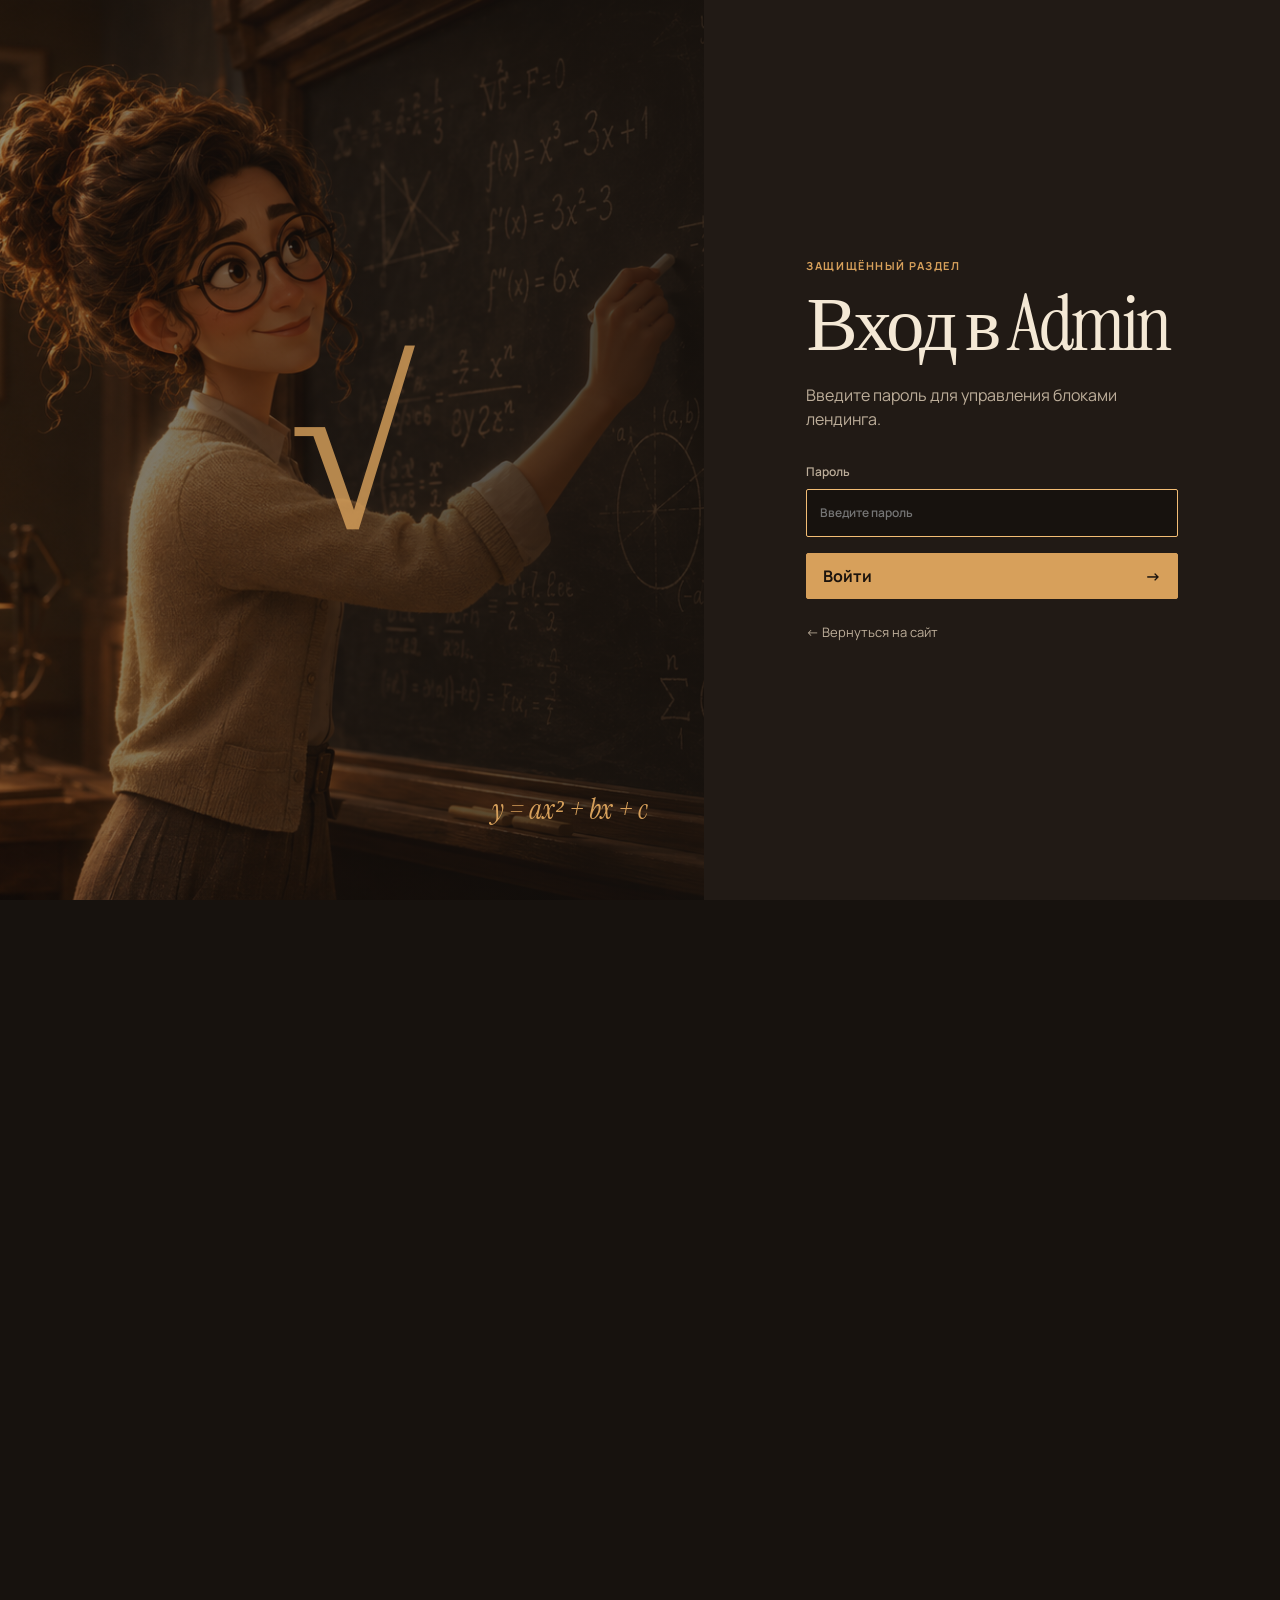
==== admin.html @ 7adfbfbd "Add static math tutor landing and admin panel" ====
<!doctype html>
<html lang="ru">
<head>
  <meta charset="UTF-8">
  <meta name="viewport" content="width=device-width, initial-scale=1.0">
  <meta name="description" content="Управление блоками лендинга преподавателя математики">
  <title>Управление лендингом</title>
  <link rel="preconnect" href="https://fonts.googleapis.com">
  <link rel="preconnect" href="https://fonts.gstatic.com" crossorigin>
  <link href="https://fonts.googleapis.com/css2?family=Instrument+Serif:ital@0;1&family=Manrope:wght@400;500;600;700&display=swap" rel="stylesheet">
  <link rel="stylesheet" href="css/admin.css">
</head>
<body class="admin-locked" data-styleseed-recipe="enterprise-workbench">
  <section class="auth-screen" id="auth-screen" aria-labelledby="auth-title">
    <div class="auth-visual" aria-hidden="true"><span>√</span><div>y = ax² + bx + c</div></div>
    <form class="auth-card" id="login-form">
      <p class="eyebrow">Защищённый раздел</p>
      <h1 id="auth-title">Вход в Admin</h1>
      <p>Введите пароль для управления блоками лендинга.</p>
      <label>Пароль<input name="password" type="password" inputmode="numeric" autocomplete="current-password" required autofocus placeholder="Введите пароль"></label>
      <p class="auth-error" id="login-error" hidden>Неверный пароль. Попробуйте ещё раз.</p>
      <button class="control control--primary" type="submit">Войти <span>→</span></button>
      <a href="index.html">← Вернуться на сайт</a>
    </form>
  </section>
  <header class="admin-header">
    <a class="admin-brand" href="index.html"><i>√</i><span><b class="admin-site-name">Понимать математику</b><small>Панель управления</small></span></a>
    <div class="header-actions"><a class="control control--ghost" href="index.html">← Открыть сайт</a><button class="control control--ghost" id="logout-button">Выйти</button><button class="control control--primary" id="add-block">Добавить блок <span>+</span></button></div>
  </header>

  <main class="admin-shell">
    <aside class="admin-sidebar" aria-label="Разделы админ-панели">
      <a class="sidebar-link active" href="#blocks"><span>01</span> Блоки лендинга</a>
      <a class="sidebar-link" href="#site-settings"><span>02</span> Название и стикер</a>
      <a class="sidebar-link" href="#access"><span>03</span> Доступ</a>
      <a class="sidebar-link" href="#help"><span>04</span> Как это работает</a>
      <div class="sidebar-note"><strong>Локальная CMS</strong><p>Изменения сохраняются в этом браузере и сразу отображаются на лендинге.</p></div>
    </aside>

    <div class="admin-content">
      <section class="admin-hero" id="blocks">
        <div><p class="eyebrow">Управление содержимым</p><h1>Блоки лендинга</h1><p>Редактируйте, удаляйте, добавляйте и меняйте порядок секций. Сетка автоматически перераспределяется после каждого изменения.</p></div>
        <div class="hero-metric"><span id="block-count">0</span><small>активных блоков</small></div>
      </section>

      <section class="site-settings-panel" id="site-settings">
        <div><p class="eyebrow">Общие настройки</p><h2>Название и стикер тарифа</h2><p>Название меняется во всех логотипах. Стикер можно убрать или перенести на любой тариф.</p></div>
        <form id="site-settings-form">
          <label>Название сайта<input name="siteName" required maxlength="60"></label>
          <label>Стикер на тарифе<select name="priceBadgePlan"><option value="">Без стикера</option><option value="single">Разовое занятие</option><option value="four">4 занятия</option><option value="eight">8 занятий</option></select></label>
          <label>Текст стикера<input name="priceBadgeText" maxlength="40" placeholder="Оптимальный вариант"></label>
          <button class="control control--primary" type="submit">Сохранить настройки</button>
        </form>
      </section>

      <section class="toolbar" aria-label="Панель действий">
        <div class="search-wrap"><label for="block-search">Поиск по блокам</label><input id="block-search" type="search" placeholder="Например, стоимость"></div>
        <div class="toolbar-actions"><button class="control control--ghost" id="reset-blocks">Вернуть исходные</button><button class="control control--primary" id="add-block-secondary">Новый блок <span>+</span></button></div>
      </section>

      <div class="block-grid" id="block-list" aria-live="polite"></div>
      <div class="empty-state" id="empty-state" hidden><span>Σ</span><h2>Блоков пока нет</h2><p>Добавьте первый блок — он сразу появится на лендинге.</p><button class="control control--primary" id="empty-add">Добавить блок</button></div>

      <section class="access-panel" id="access"><div><p class="eyebrow">Настройки доступа</p><h2>Изменить пароль Admin</h2><p>После смены используйте новый пароль при следующем входе в панель.</p></div><form id="password-form"><label>Текущий пароль<input name="currentPassword" type="password" autocomplete="current-password" required></label><label>Новый пароль<input name="newPassword" type="password" autocomplete="new-password" minlength="4" required></label><label>Повторите пароль<input name="confirmPassword" type="password" autocomplete="new-password" minlength="4" required></label><p class="password-message" id="password-message" hidden></p><button class="control control--primary" type="submit">Сохранить новый пароль</button></form></section>

      <section class="help-panel" id="help"><p class="eyebrow">Подсказка</p><h2>Контакты работают автоматически</h2><div class="help-grid"><div><strong>Телефон</strong><p>Введите номер в любом привычном формате. На лендинге он станет ссылкой для звонка.</p></div><div><strong>Ссылка</strong><p>Добавьте адрес страницы и подпись. После сохранения ссылка будет кликабельной.</p></div><div><strong>Порядок</strong><p>Кнопки со стрелками перемещают блок. После удаления остальные равномерно занимают сетку.</p></div></div></section>
    </div>
  </main>

  <div class="editor-backdrop" id="block-editor" role="dialog" aria-modal="true" aria-labelledby="editor-title">
    <form class="editor-panel" id="block-form">
      <div class="editor-head"><div><p class="eyebrow">Редактор блока</p><h2 id="editor-title">Новый блок</h2></div><button type="button" class="icon-control editor-close" aria-label="Закрыть">×</button></div>
      <input type="hidden" name="id">
      <div class="editor-fields">
        <label>Метка блока<input name="label" placeholder="10 / Новый блок"></label>
        <label>Заголовок<input name="title" required placeholder="Заголовок блока"></label>
        <label class="field-wide">Описание<textarea name="description" required placeholder="Коротко опишите содержание блока"></textarea></label>
        <label>Телефон<input name="phone" inputmode="tel" placeholder="+375 (29) 000-00-00"></label>
        <label>Фон<select name="background"></select></label>
        <label>Текст ссылки<input name="linkText" placeholder="Подробнее"></label>
        <label>Адрес ссылки<input name="linkUrl" type="url" placeholder="https://example.com"></label>
      </div>
      <p class="editor-error" id="editor-error" hidden></p>
      <div class="editor-actions"><button type="button" class="control control--ghost editor-close">Отмена</button><button type="submit" class="control control--primary">Сохранить изменения</button></div>
    </form>
  </div>

  <div class="toast" id="toast" role="status" aria-live="polite"></div>
  <script src="js/auth.js"></script>
  <script src="js/content-store.js"></script>
  <script src="js/admin.js" defer></script>
</body>
</html>
---- css/admin.css ----
:root{--canvas:#17120e;--surface:#211a15;--surface-raised:#2a211a;--surface-soft:#34271f;--text:#f4e8d5;--text-muted:#bdae9a;--brand:#d7a05b;--brand-hover:#ebb66f;--brand-ink:#1b130d;--border:rgba(244,232,213,.16);--border-strong:rgba(215,160,91,.58);--danger:#e79177;--success:#8ec69d;--focus:#f3bd75;--serif:"Instrument Serif",Georgia,serif;--sans:"Manrope",sans-serif;--space-1:4px;--space-2:8px;--space-3:12px;--space-4:16px;--space-5:24px;--space-6:32px;--space-7:48px;--ease:cubic-bezier(.2,.8,.2,1)}
*{box-sizing:border-box}html{scroll-behavior:smooth}body{margin:0;background:var(--canvas);color:var(--text);font-family:var(--sans);line-height:1.5}body.modal-open{overflow:hidden}a{color:inherit;text-decoration:none}button,input,textarea,select{font:inherit}button,a{cursor:pointer}:focus-visible{outline:2px solid var(--focus);outline-offset:3px}.admin-header{position:sticky;z-index:20;top:0;min-height:72px;display:flex;align-items:center;justify-content:space-between;gap:var(--space-4);padding:var(--space-3) clamp(20px,4vw,64px);background:rgba(23,18,14,.92);border-bottom:1px solid var(--border);backdrop-filter:blur(14px)}.admin-brand{display:flex;align-items:center;gap:var(--space-3);font-weight:700}.admin-brand i{color:var(--brand);font:32px var(--serif);font-style:normal}.admin-brand span{display:grid}.admin-brand small{color:var(--text-muted);font-size:11px;font-weight:500}.header-actions,.toolbar-actions,.editor-actions{display:flex;gap:var(--space-3);align-items:center}.control,.icon-control{min-height:44px;border:1px solid var(--border);border-radius:2px;background:transparent;color:var(--text);font-weight:700;transition:.2s var(--ease)}.control{display:inline-flex;align-items:center;justify-content:space-between;gap:var(--space-4);padding:10px 16px}.control--primary{border-color:var(--brand);background:var(--brand);color:var(--brand-ink)}.control--primary:hover{background:var(--brand-hover);transform:translateY(-1px)}.control--ghost:hover{border-color:var(--border-strong);background:var(--surface-raised)}.icon-control{width:44px;padding:0;font-size:20px}.admin-shell{display:grid;grid-template-columns:240px minmax(0,1fr);min-height:calc(100vh - 72px)}.admin-sidebar{position:sticky;top:72px;height:calc(100vh - 72px);display:flex;flex-direction:column;gap:var(--space-2);padding:var(--space-5);background:var(--surface);border-right:1px solid var(--border)}.sidebar-link{min-height:48px;display:flex;align-items:center;gap:var(--space-3);padding:0 var(--space-3);color:var(--text-muted);border-left:2px solid transparent}.sidebar-link span{color:var(--brand);font-size:11px;font-weight:700}.sidebar-link:hover,.sidebar-link.active{color:var(--text);background:var(--surface-raised);border-color:var(--brand)}.sidebar-note{margin-top:auto;padding:var(--space-4);border-top:1px solid var(--border);color:var(--text-muted);font-size:12px}.sidebar-note strong{color:var(--text)}.sidebar-note p{margin-bottom:0}.admin-content{min-width:0;padding:clamp(28px,5vw,72px)}.admin-hero{display:grid;grid-template-columns:minmax(0,1fr) 220px;gap:var(--space-6);align-items:end;padding-bottom:var(--space-7);border-bottom:1px solid var(--border)}.eyebrow{margin:0 0 var(--space-3);color:var(--brand);font-size:11px;font-weight:700;letter-spacing:.14em;text-transform:uppercase}.admin-hero h1,.editor-panel h2,.help-panel h2,.empty-state h2{margin:0;font-family:var(--serif);font-weight:400;letter-spacing:-.035em;line-height:1.05}.admin-hero h1{font-size:clamp(48px,6vw,76px)}.admin-hero>div>p:last-child{max-width:700px;margin:var(--space-4) 0 0;color:var(--text-muted)}.hero-metric{padding:var(--space-5);background:var(--surface-raised);border-top:2px solid var(--brand)}.hero-metric span{display:block;color:var(--brand);font:58px/1 var(--serif);font-variant-numeric:tabular-nums}.hero-metric small{color:var(--text-muted)}.toolbar{display:flex;align-items:end;justify-content:space-between;gap:var(--space-4);margin:var(--space-6) 0 var(--space-5)}.search-wrap{width:min(420px,100%)}.search-wrap label,.editor-fields label{display:grid;gap:var(--space-2);color:var(--text-muted);font-size:12px;font-weight:600}.search-wrap input,.editor-fields input,.editor-fields textarea,.editor-fields select{width:100%;min-height:44px;padding:10px 12px;background:var(--surface);border:1px solid var(--border);border-radius:2px;color:var(--text);outline:0}.search-wrap input:focus,.editor-fields input:focus,.editor-fields textarea:focus,.editor-fields select:focus{border-color:var(--focus)}.block-grid{display:grid;grid-template-columns:repeat(auto-fit,minmax(min(100%,310px),1fr));gap:var(--space-4)}.block-card{min-width:0;display:flex;flex-direction:column;min-height:330px;background:var(--surface);border:1px solid var(--border);transition:.2s var(--ease)}.block-card:hover{border-color:var(--border-strong);transform:translateY(-2px)}.block-cover{height:92px;background-position:center;background-size:cover;position:relative}.block-cover:after{content:"";position:absolute;inset:0;background:linear-gradient(0deg,var(--surface),rgba(33,26,21,.2))}.block-cover--empty{background:linear-gradient(135deg,var(--surface-soft),var(--surface-raised))}.block-body{display:flex;flex:1;flex-direction:column;padding:var(--space-5)}.block-index{color:var(--brand);font-size:10px;font-weight:700;letter-spacing:.1em}.block-card h3{margin:var(--space-4) 0 var(--space-3);font:30px/1.05 var(--serif)}.block-card p{margin:0 0 var(--space-4);color:var(--text-muted);font-size:13px}.block-meta{display:flex;flex-wrap:wrap;gap:var(--space-2);margin-bottom:var(--space-4)}.meta-chip{padding:4px 8px;border:1px solid var(--border);color:var(--text-muted);font-size:10px}.block-contact{display:grid;gap:var(--space-2);margin-bottom:var(--space-4);font-size:12px}.block-contact a{color:var(--brand);overflow-wrap:anywhere}.block-actions{display:grid;grid-template-columns:1fr auto auto auto;gap:var(--space-2);margin-top:auto}.block-actions .control{padding:8px 12px}.danger-control{color:var(--danger)}.empty-state{padding:80px var(--space-5);text-align:center;border:1px dashed var(--border)}.empty-state span{color:var(--brand);font:64px var(--serif)}.empty-state p{color:var(--text-muted)}.help-panel{margin-top:80px;padding:var(--space-7);background:var(--surface);border-top:2px solid var(--brand)}.help-panel h2{font-size:44px}.help-grid{display:grid;grid-template-columns:repeat(3,1fr);gap:var(--space-5);margin-top:var(--space-6)}.help-grid div{padding-top:var(--space-4);border-top:1px solid var(--border)}.help-grid p{color:var(--text-muted);font-size:13px}.editor-backdrop{display:none;position:fixed;z-index:40;inset:0;place-items:center;padding:20px;background:rgba(10,7,5,.8);backdrop-filter:blur(8px)}.editor-backdrop.open{display:grid}.editor-panel{width:min(760px,100%);max-height:92vh;overflow:auto;padding:var(--space-6);background:var(--surface-raised);border:1px solid var(--border-strong)}.editor-head{display:flex;align-items:start;justify-content:space-between;gap:var(--space-4);padding-bottom:var(--space-5);border-bottom:1px solid var(--border)}.editor-panel h2{font-size:44px}.editor-fields{display:grid;grid-template-columns:1fr 1fr;gap:var(--space-4);margin:var(--space-5) 0}.editor-fields .field-wide{grid-column:1/-1}.editor-fields textarea{min-height:100px;resize:vertical}.editor-actions{justify-content:flex-end;padding-top:var(--space-5);border-top:1px solid var(--border)}.editor-error{color:var(--danger);font-size:13px}.toast{position:fixed;z-index:60;right:24px;bottom:24px;max-width:min(360px,calc(100% - 48px));padding:14px 18px;background:var(--success);color:var(--brand-ink);font-weight:700;transform:translateY(120px);opacity:0;transition:.3s var(--ease)}.toast.show{transform:translateY(0);opacity:1}
@media(max-width:900px){.admin-shell{grid-template-columns:1fr}.admin-sidebar{position:static;height:auto;flex-direction:row;overflow:auto;padding:var(--space-3) 20px;border-right:0;border-bottom:1px solid var(--border)}.sidebar-note{display:none}.sidebar-link{min-width:max-content}.admin-hero{grid-template-columns:1fr}.hero-metric{width:220px}.help-grid{grid-template-columns:1fr}}
@media(max-width:640px){.admin-header{align-items:flex-start}.admin-brand small{display:none}.header-actions .control--ghost{display:none}.admin-content{padding:28px 20px}.toolbar{align-items:stretch;flex-direction:column}.toolbar-actions{display:grid;grid-template-columns:1fr 1fr}.admin-hero h1{font-size:52px}.block-grid{grid-template-columns:1fr}.editor-fields{grid-template-columns:1fr}.editor-fields .field-wide{grid-column:auto}.editor-actions{display:grid;grid-template-columns:1fr}.help-panel{padding:var(--space-5)}.block-actions{grid-template-columns:1fr repeat(3,44px)}}
@media(prefers-reduced-motion:reduce){*,*:before,*:after{animation-duration:.01ms!important;transition-duration:.01ms!important;scroll-behavior:auto!important}}

/* Вход и настройки доступа Admin. */
.admin-locked .admin-header,.admin-locked .admin-shell{visibility:hidden}
.auth-screen{position:fixed;z-index:100;inset:0;display:grid;grid-template-columns:1.1fr .9fr;background:var(--canvas)}
.auth-screen[hidden]{display:none}
.auth-visual{position:relative;display:flex;align-items:center;justify-content:center;overflow:hidden;background:linear-gradient(90deg,rgba(23,18,14,.48),rgba(23,18,14,.82)),url("../ChatGPT Image 29 авг. 2026 г., 14_36_10 (1).png") center/cover}
.auth-visual span{color:var(--brand);font:clamp(120px,18vw,260px)/1 var(--serif);opacity:.82}
.auth-visual div{position:absolute;right:8%;bottom:8%;color:var(--brand);font:italic 28px var(--serif)}
.auth-card{display:flex;justify-content:center;flex-direction:column;padding:clamp(32px,8vw,110px);background:var(--surface)}
.auth-card h1{margin:0;font:clamp(52px,6vw,78px)/1 var(--serif);letter-spacing:-.04em}
.auth-card>p:not(.eyebrow):not(.auth-error){max-width:440px;margin:20px 0 32px;color:var(--text-muted)}
.auth-card label,.access-panel label{display:grid;gap:var(--space-2);color:var(--text-muted);font-size:12px;font-weight:600}
.auth-card input,.access-panel input{width:100%;min-height:48px;padding:11px 13px;border:1px solid var(--border);border-radius:2px;outline:0;background:var(--canvas);color:var(--text)}
.auth-card input:focus,.access-panel input:focus{border-color:var(--focus)}
.auth-card .control{width:100%;margin-top:var(--space-4)}
.auth-card>a{align-self:flex-start;margin-top:var(--space-5);color:var(--text-muted);font-size:13px}
.auth-error,.password-message{color:var(--danger);font-size:13px}
.access-panel{display:grid;grid-template-columns:.8fr 1.2fr;gap:clamp(32px,7vw,96px);align-items:start;margin-top:80px;padding:var(--space-7);background:var(--surface-raised);border-top:2px solid var(--brand)}
.access-panel h2{margin:0;font:44px/1.05 var(--serif)}
.access-panel>div>p:last-child{color:var(--text-muted)}
.access-panel form{display:grid;grid-template-columns:1fr 1fr;gap:var(--space-4)}
.access-panel label:first-child,.access-panel .password-message,.access-panel .control{grid-column:1/-1}
.password-message.success{color:var(--success)}
@media(max-width:800px){.auth-screen{grid-template-columns:1fr}.auth-visual{display:none}.access-panel{grid-template-columns:1fr;padding:var(--space-5)}.access-panel form{grid-template-columns:1fr}.access-panel label{grid-column:auto!important}.access-panel .password-message,.access-panel .control{grid-column:1/-1}}

/* Общие настройки названия сайта и стикера тарифа. */
.admin-brand b{font:inherit}
.site-settings-panel{display:grid;grid-template-columns:.8fr 1.2fr;gap:clamp(32px,7vw,96px);align-items:start;margin:var(--space-6) 0;padding:var(--space-7);background:var(--surface);border-top:2px solid var(--brand)}
.site-settings-panel h2{margin:0;font:44px/1.05 var(--serif)}
.site-settings-panel>div>p:last-child{color:var(--text-muted)}
.site-settings-panel form{display:grid;grid-template-columns:1fr 1fr;gap:var(--space-4)}
.site-settings-panel label{display:grid;gap:var(--space-2);color:var(--text-muted);font-size:12px;font-weight:600}
.site-settings-panel label:first-child,.site-settings-panel .control{grid-column:1/-1}
.site-settings-panel input,.site-settings-panel select{width:100%;min-height:48px;padding:11px 13px;border:1px solid var(--border);border-radius:2px;outline:0;background:var(--canvas);color:var(--text)}
.site-settings-panel input:focus,.site-settings-panel select:focus{border-color:var(--focus)}
@media(max-width:800px){.site-settings-panel{grid-template-columns:1fr;padding:var(--space-5)}.site-settings-panel form{grid-template-columns:1fr}.site-settings-panel label,.site-settings-panel .control{grid-column:auto}}
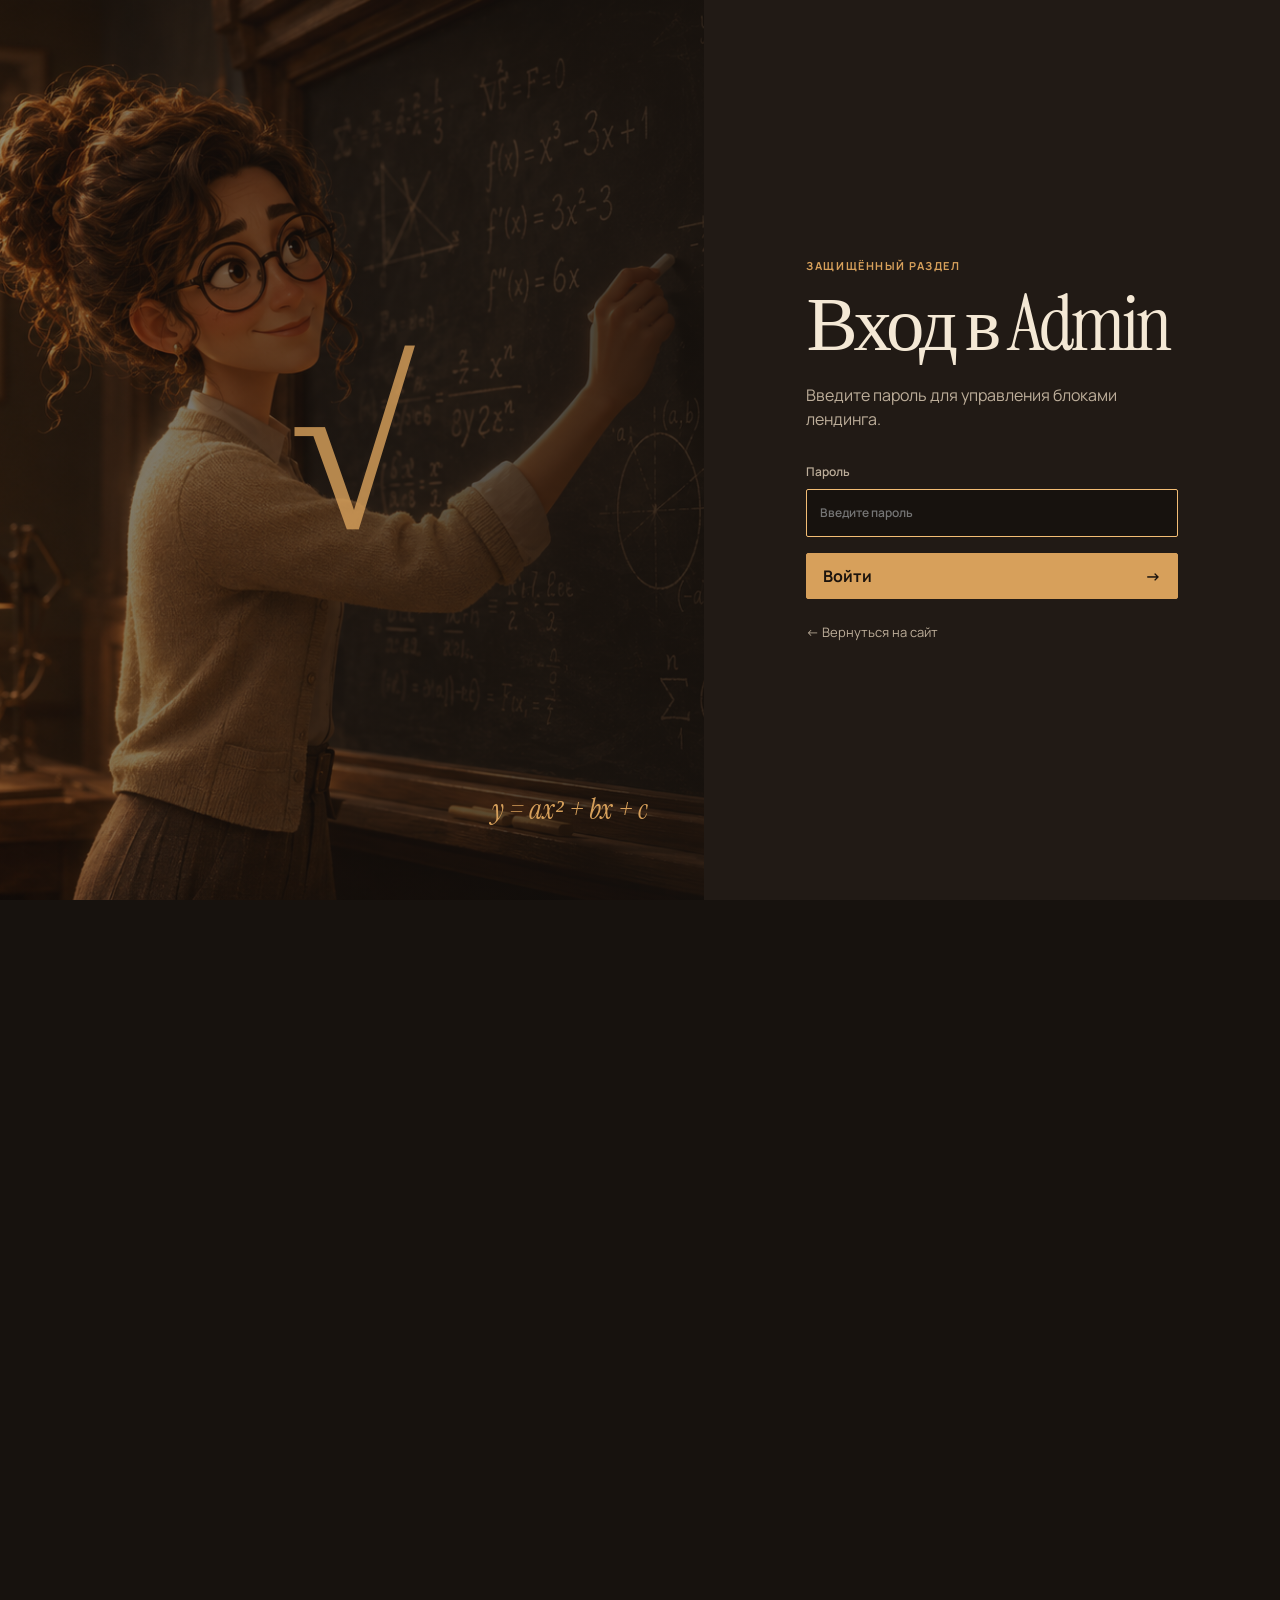
==== commit 4071462e: "Improve booking, admin access and cursor trail" ====
--- a/admin.html
+++ b/admin.html
@@ -44,9 +44,10 @@
       </section>
 
       <section class="site-settings-panel" id="site-settings">
-        <div><p class="eyebrow">Общие настройки</p><h2>Название и стикер тарифа</h2><p>Название меняется во всех логотипах. Стикер можно убрать или перенести на любой тариф.</p></div>
+        <div><p class="eyebrow">Общие настройки</p><h2>Название, телефон и стикер</h2><p>Название меняется во всех логотипах, телефон — в шапке сайта. Стикер можно убрать или перенести на любой тариф.</p></div>
         <form id="site-settings-form">
           <label>Название сайта<input name="siteName" required maxlength="60"></label>
+          <label class="settings-wide">Телефон в шапке<input name="sitePhone" inputmode="tel" required maxlength="30" placeholder="+375 (29) 000-00-00"></label>
           <label>Стикер на тарифе<select name="priceBadgePlan"><option value="">Без стикера</option><option value="single">Разовое занятие</option><option value="four">4 занятия</option><option value="eight">8 занятий</option></select></label>
           <label>Текст стикера<input name="priceBadgeText" maxlength="40" placeholder="Оптимальный вариант"></label>
           <button class="control control--primary" type="submit">Сохранить настройки</button>
--- a/css/admin.css
+++ b/css/admin.css
@@ -35,7 +35,7 @@
 .site-settings-panel>div>p:last-child{color:var(--text-muted)}
 .site-settings-panel form{display:grid;grid-template-columns:1fr 1fr;gap:var(--space-4)}
 .site-settings-panel label{display:grid;gap:var(--space-2);color:var(--text-muted);font-size:12px;font-weight:600}
-.site-settings-panel label:first-child,.site-settings-panel .control{grid-column:1/-1}
+.site-settings-panel label:first-child,.site-settings-panel .settings-wide,.site-settings-panel .control{grid-column:1/-1}
 .site-settings-panel input,.site-settings-panel select{width:100%;min-height:48px;padding:11px 13px;border:1px solid var(--border);border-radius:2px;outline:0;background:var(--canvas);color:var(--text)}
 .site-settings-panel input:focus,.site-settings-panel select:focus{border-color:var(--focus)}
 @media(max-width:800px){.site-settings-panel{grid-template-columns:1fr;padding:var(--space-5)}.site-settings-panel form{grid-template-columns:1fr}.site-settings-panel label,.site-settings-panel .control{grid-column:auto}}
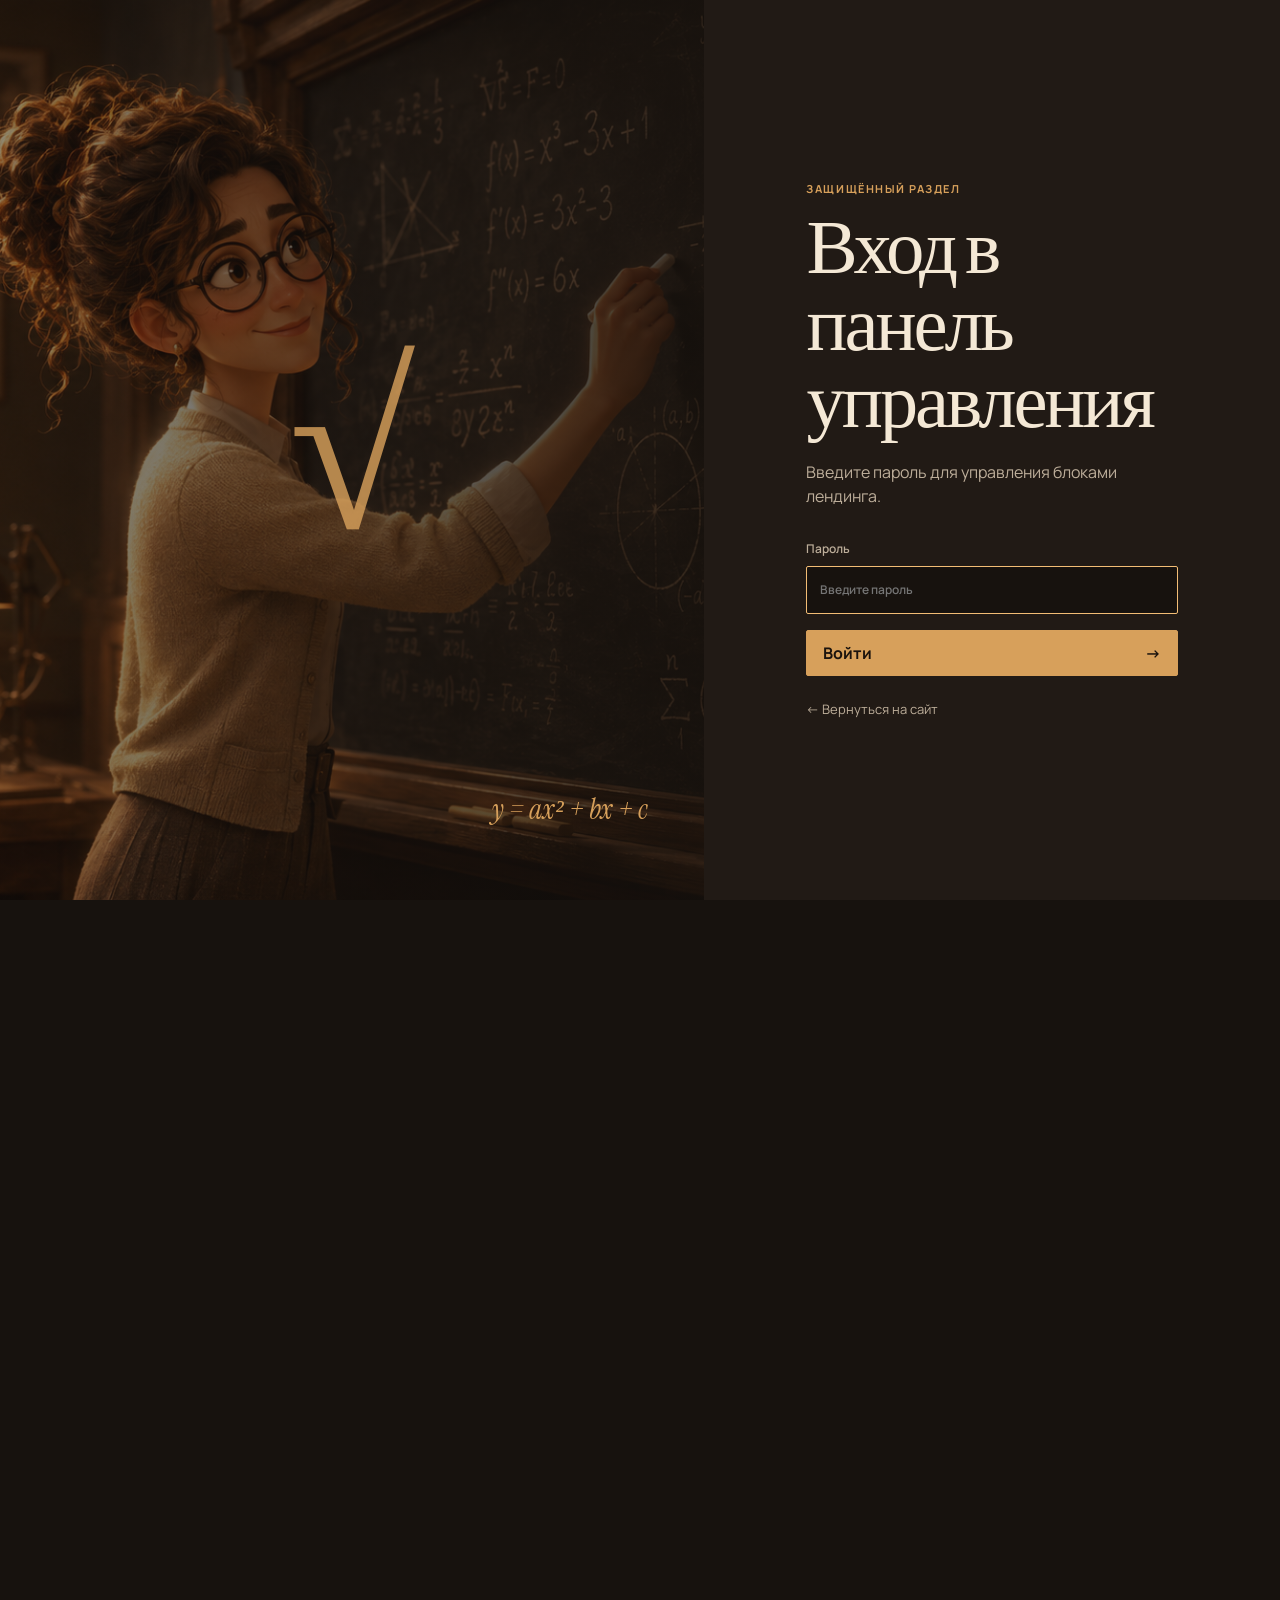
==== commit 20450bf1: "Localize admin labels and refine formula cursor" ====
--- a/admin.html
+++ b/admin.html
@@ -15,7 +15,7 @@
     <div class="auth-visual" aria-hidden="true"><span>√</span><div>y = ax² + bx + c</div></div>
     <form class="auth-card" id="login-form">
       <p class="eyebrow">Защищённый раздел</p>
-      <h1 id="auth-title">Вход в Admin</h1>
+      <h1 id="auth-title">Вход в панель управления</h1>
       <p>Введите пароль для управления блоками лендинга.</p>
       <label>Пароль<input name="password" type="password" inputmode="numeric" autocomplete="current-password" required autofocus placeholder="Введите пароль"></label>
       <p class="auth-error" id="login-error" hidden>Неверный пароль. Попробуйте ещё раз.</p>
@@ -62,7 +62,7 @@
       <div class="block-grid" id="block-list" aria-live="polite"></div>
       <div class="empty-state" id="empty-state" hidden><span>Σ</span><h2>Блоков пока нет</h2><p>Добавьте первый блок — он сразу появится на лендинге.</p><button class="control control--primary" id="empty-add">Добавить блок</button></div>
 
-      <section class="access-panel" id="access"><div><p class="eyebrow">Настройки доступа</p><h2>Изменить пароль Admin</h2><p>После смены используйте новый пароль при следующем входе в панель.</p></div><form id="password-form"><label>Текущий пароль<input name="currentPassword" type="password" autocomplete="current-password" required></label><label>Новый пароль<input name="newPassword" type="password" autocomplete="new-password" minlength="4" required></label><label>Повторите пароль<input name="confirmPassword" type="password" autocomplete="new-password" minlength="4" required></label><p class="password-message" id="password-message" hidden></p><button class="control control--primary" type="submit">Сохранить новый пароль</button></form></section>
+      <section class="access-panel" id="access"><div><p class="eyebrow">Настройки доступа</p><h2>Изменить пароль панели управления</h2><p>После смены используйте новый пароль при следующем входе в панель.</p></div><form id="password-form"><label>Текущий пароль<input name="currentPassword" type="password" autocomplete="current-password" required></label><label>Новый пароль<input name="newPassword" type="password" autocomplete="new-password" minlength="4" required></label><label>Повторите пароль<input name="confirmPassword" type="password" autocomplete="new-password" minlength="4" required></label><p class="password-message" id="password-message" hidden></p><button class="control control--primary" type="submit">Сохранить новый пароль</button></form></section>
 
       <section class="help-panel" id="help"><p class="eyebrow">Подсказка</p><h2>Контакты работают автоматически</h2><div class="help-grid"><div><strong>Телефон</strong><p>Введите номер в любом привычном формате. На лендинге он станет ссылкой для звонка.</p></div><div><strong>Ссылка</strong><p>Добавьте адрес страницы и подпись. После сохранения ссылка будет кликабельной.</p></div><div><strong>Порядок</strong><p>Кнопки со стрелками перемещают блок. После удаления остальные равномерно занимают сетку.</p></div></div></section>
     </div>
